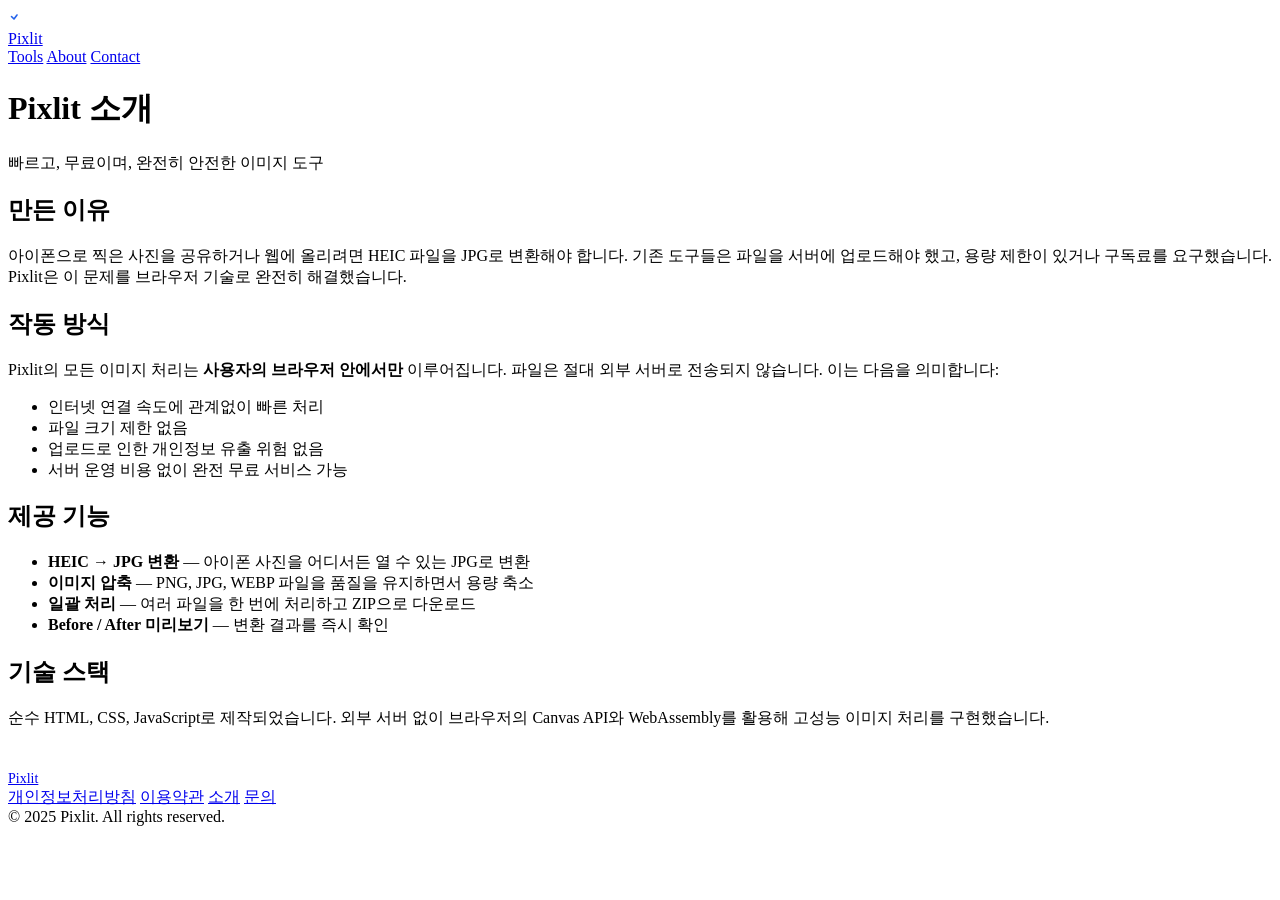
==== pages/about.html @ 9233d23b "Rename about.html to pages/about.html" ====
<!DOCTYPE html>
<html lang="ko">
<head>
  <meta charset="UTF-8" />
  <meta name="viewport" content="width=device-width, initial-scale=1.0" />
  <title>소개 — Pixlit</title>
  <link rel="stylesheet" href="../css/style.css" />
</head>
<body>
  <nav class="navbar">
    <a href="../index.html" class="logo">
      <div class="logo-icon"><svg width="18" height="18" viewBox="0 0 18 18" fill="none"><rect x="1" y="3" width="11" height="9" rx="2" fill="white" opacity="0.95"/><rect x="6" y="7" width="11" height="9" rx="2" fill="white" opacity="0.45"/><path d="M3.5 8.5L6 11L9 7" stroke="#2563EB" stroke-width="1.6" stroke-linecap="round" stroke-linejoin="round"/></svg></div>
      <span class="logo-name">Pix<span>lit</span></span>
    </a>
    <div class="nav-links">
      <a href="../index.html" class="nav-link">Tools</a>
      <a href="about.html" class="nav-link active">About</a>
      <a href="contact.html" class="nav-link">Contact</a>
    </div>
  </nav>

  <main class="simple-page">
    <h1>Pixlit 소개</h1>
    <p class="page-date">빠르고, 무료이며, 완전히 안전한 이미지 도구</p>

    <h2>만든 이유</h2>
    <p>아이폰으로 찍은 사진을 공유하거나 웹에 올리려면 HEIC 파일을 JPG로 변환해야 합니다. 기존 도구들은 파일을 서버에 업로드해야 했고, 용량 제한이 있거나 구독료를 요구했습니다. Pixlit은 이 문제를 브라우저 기술로 완전히 해결했습니다.</p>

    <h2>작동 방식</h2>
    <p>Pixlit의 모든 이미지 처리는 <strong>사용자의 브라우저 안에서만</strong> 이루어집니다. 파일은 절대 외부 서버로 전송되지 않습니다. 이는 다음을 의미합니다:</p>
    <ul>
      <li>인터넷 연결 속도에 관계없이 빠른 처리</li>
      <li>파일 크기 제한 없음</li>
      <li>업로드로 인한 개인정보 유출 위험 없음</li>
      <li>서버 운영 비용 없이 완전 무료 서비스 가능</li>
    </ul>

    <h2>제공 기능</h2>
    <ul>
      <li><strong>HEIC → JPG 변환</strong> — 아이폰 사진을 어디서든 열 수 있는 JPG로 변환</li>
      <li><strong>이미지 압축</strong> — PNG, JPG, WEBP 파일을 품질을 유지하면서 용량 축소</li>
      <li><strong>일괄 처리</strong> — 여러 파일을 한 번에 처리하고 ZIP으로 다운로드</li>
      <li><strong>Before / After 미리보기</strong> — 변환 결과를 즉시 확인</li>
    </ul>

    <h2>기술 스택</h2>
    <p>순수 HTML, CSS, JavaScript로 제작되었습니다. 외부 서버 없이 브라우저의 Canvas API와 WebAssembly를 활용해 고성능 이미지 처리를 구현했습니다.</p>
  </main>

  <footer class="footer">
    <div class="footer-inner">
      <a href="../index.html" class="logo" style="gap:7px">
        <div class="logo-icon" style="width:24px;height:24px;border-radius:6px"><svg width="14" height="14" viewBox="0 0 18 18" fill="none"><rect x="1" y="3" width="11" height="9" rx="2" fill="white" opacity="0.95"/><rect x="6" y="7" width="11" height="9" rx="2" fill="white" opacity="0.45"/></svg></div>
        <span class="logo-name" style="font-size:14px">Pix<span>lit</span></span>
      </a>
      <div class="footer-links">
        <a href="privacy.html" class="footer-link">개인정보처리방침</a>
        <a href="terms.html" class="footer-link">이용약관</a>
        <a href="about.html" class="footer-link">소개</a>
        <a href="contact.html" class="footer-link">문의</a>
      </div>
      <div class="footer-copy">© 2025 Pixlit. All rights reserved.</div>
    </div>
  </footer>
</body>
</html>
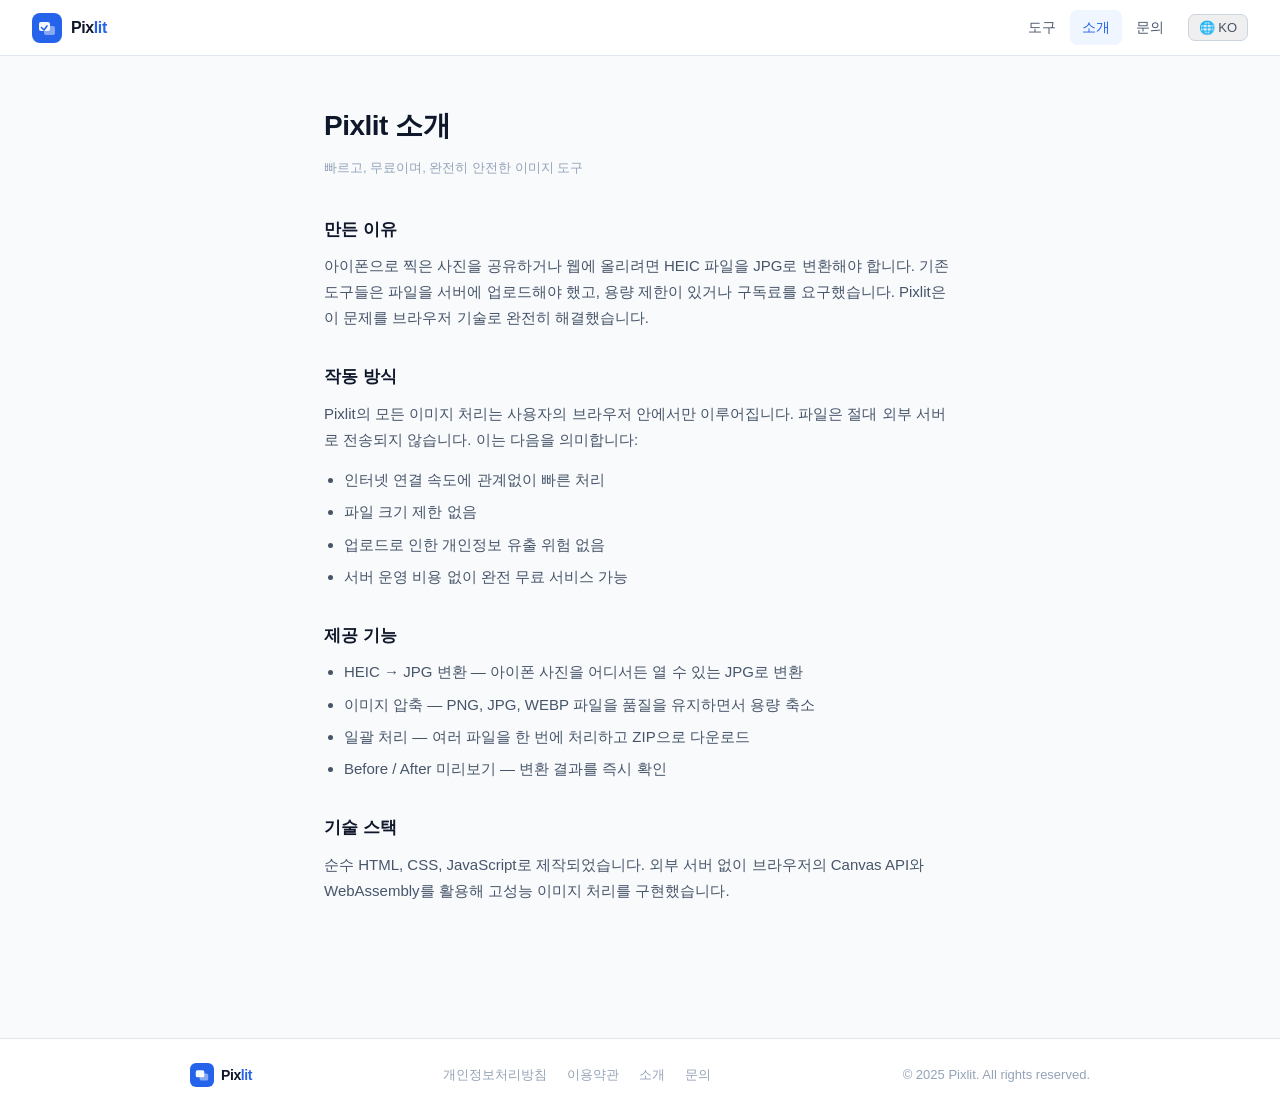
==== commit f0e04a3c: "Add files via upload" ====
--- a/pages/about.html
+++ b/pages/about.html
@@ -3,7 +3,7 @@
 <head>
   <meta charset="UTF-8" />
   <meta name="viewport" content="width=device-width, initial-scale=1.0" />
-  <title>소개 — Pixlit</title>
+  <title data-ko="소개 — Pixlit" data-en="About — Pixlit">소개 — Pixlit</title>
   <link rel="stylesheet" href="../css/style.css" />
 </head>
 <body>
@@ -13,38 +13,48 @@
       <span class="logo-name">Pix<span>lit</span></span>
     </a>
     <div class="nav-links">
-      <a href="../index.html" class="nav-link">Tools</a>
-      <a href="about.html" class="nav-link active">About</a>
-      <a href="contact.html" class="nav-link">Contact</a>
+      <a href="../index.html" class="nav-link" data-ko="도구" data-en="Tools">도구</a>
+      <a href="about.html" class="nav-link active" data-ko="소개" data-en="About">소개</a>
+      <a href="contact.html" class="nav-link" data-ko="문의" data-en="Contact">문의</a>
+      <button class="nav-lang" onclick="toggleLang()" id="lang-btn">🌐 KO</button>
     </div>
   </nav>
 
   <main class="simple-page">
-    <h1>Pixlit 소개</h1>
-    <p class="page-date">빠르고, 무료이며, 완전히 안전한 이미지 도구</p>
+    <h1 data-ko="Pixlit 소개" data-en="About Pixlit">Pixlit 소개</h1>
+    <p class="page-date" data-ko="빠르고, 무료이며, 완전히 안전한 이미지 도구" data-en="Fast, free, and completely private image tools">빠르고, 무료이며, 완전히 안전한 이미지 도구</p>
 
-    <h2>만든 이유</h2>
-    <p>아이폰으로 찍은 사진을 공유하거나 웹에 올리려면 HEIC 파일을 JPG로 변환해야 합니다. 기존 도구들은 파일을 서버에 업로드해야 했고, 용량 제한이 있거나 구독료를 요구했습니다. Pixlit은 이 문제를 브라우저 기술로 완전히 해결했습니다.</p>
+    <h2 data-ko="만든 이유" data-en="Why we built this">만든 이유</h2>
+    <p data-ko="아이폰으로 찍은 사진을 공유하거나 웹에 올리려면 HEIC 파일을 JPG로 변환해야 합니다. 기존 도구들은 파일을 서버에 업로드해야 했고, 용량 제한이 있거나 구독료를 요구했습니다. Pixlit은 이 문제를 브라우저 기술로 완전히 해결했습니다."
+       data-en="Sharing iPhone photos often means converting HEIC files to JPG first. Existing tools required server uploads, imposed file size limits, or charged subscription fees. Pixlit solves this entirely in the browser.">
+      아이폰으로 찍은 사진을 공유하거나 웹에 올리려면 HEIC 파일을 JPG로 변환해야 합니다. 기존 도구들은 파일을 서버에 업로드해야 했고, 용량 제한이 있거나 구독료를 요구했습니다. Pixlit은 이 문제를 브라우저 기술로 완전히 해결했습니다.
+    </p>
 
-    <h2>작동 방식</h2>
-    <p>Pixlit의 모든 이미지 처리는 <strong>사용자의 브라우저 안에서만</strong> 이루어집니다. 파일은 절대 외부 서버로 전송되지 않습니다. 이는 다음을 의미합니다:</p>
-    <ul>
-      <li>인터넷 연결 속도에 관계없이 빠른 처리</li>
-      <li>파일 크기 제한 없음</li>
-      <li>업로드로 인한 개인정보 유출 위험 없음</li>
-      <li>서버 운영 비용 없이 완전 무료 서비스 가능</li>
+    <h2 data-ko="작동 방식" data-en="How it works">작동 방식</h2>
+    <p data-ko="Pixlit의 모든 이미지 처리는 사용자의 브라우저 안에서만 이루어집니다. 파일은 절대 외부 서버로 전송되지 않습니다. 이는 다음을 의미합니다:"
+       data-en="All image processing happens entirely inside your browser. Files are never sent to external servers. This means:">
+      Pixlit의 모든 이미지 처리는 <strong>사용자의 브라우저 안에서만</strong> 이루어집니다. 파일은 절대 외부 서버로 전송되지 않습니다. 이는 다음을 의미합니다:
+    </p>
+    <ul id="how-list">
+      <li data-ko="인터넷 연결 속도에 관계없이 빠른 처리" data-en="Fast processing regardless of internet speed">인터넷 연결 속도에 관계없이 빠른 처리</li>
+      <li data-ko="파일 크기 제한 없음" data-en="No file size limits">파일 크기 제한 없음</li>
+      <li data-ko="업로드로 인한 개인정보 유출 위험 없음" data-en="No privacy risk from uploading files">업로드로 인한 개인정보 유출 위험 없음</li>
+      <li data-ko="서버 운영 비용 없이 완전 무료 서비스 가능" data-en="100% free with no server costs">서버 운영 비용 없이 완전 무료 서비스 가능</li>
     </ul>
 
-    <h2>제공 기능</h2>
-    <ul>
-      <li><strong>HEIC → JPG 변환</strong> — 아이폰 사진을 어디서든 열 수 있는 JPG로 변환</li>
-      <li><strong>이미지 압축</strong> — PNG, JPG, WEBP 파일을 품질을 유지하면서 용량 축소</li>
-      <li><strong>일괄 처리</strong> — 여러 파일을 한 번에 처리하고 ZIP으로 다운로드</li>
-      <li><strong>Before / After 미리보기</strong> — 변환 결과를 즉시 확인</li>
+    <h2 data-ko="제공 기능" data-en="Features">제공 기능</h2>
+    <ul id="features-list">
+      <li data-ko="HEIC → JPG 변환 — 아이폰 사진을 어디서든 열 수 있는 JPG로 변환" data-en="HEIC → JPG conversion — convert iPhone photos to universally supported JPG"><strong>HEIC → JPG 변환</strong> — 아이폰 사진을 어디서든 열 수 있는 JPG로 변환</li>
+      <li data-ko="이미지 압축 — PNG, JPG, WEBP 파일을 품질을 유지하면서 용량 축소" data-en="Image compression — reduce PNG, JPG, WEBP file sizes while preserving quality"><strong>이미지 압축</strong> — PNG, JPG, WEBP 파일을 품질을 유지하면서 용량 축소</li>
+      <li data-ko="일괄 처리 — 여러 파일을 한 번에 처리하고 ZIP으로 다운로드" data-en="Batch processing — handle multiple files at once and download as ZIP"><strong>일괄 처리</strong> — 여러 파일을 한 번에 처리하고 ZIP으로 다운로드</li>
+      <li data-ko="Before / After 미리보기 — 변환 결과를 즉시 확인" data-en="Before / After preview — instantly see your results"><strong>Before / After 미리보기</strong> — 변환 결과를 즉시 확인</li>
     </ul>
 
-    <h2>기술 스택</h2>
-    <p>순수 HTML, CSS, JavaScript로 제작되었습니다. 외부 서버 없이 브라우저의 Canvas API와 WebAssembly를 활용해 고성능 이미지 처리를 구현했습니다.</p>
+    <h2 data-ko="기술 스택" data-en="Tech stack">기술 스택</h2>
+    <p data-ko="순수 HTML, CSS, JavaScript로 제작되었습니다. 외부 서버 없이 브라우저의 Canvas API와 WebAssembly를 활용해 고성능 이미지 처리를 구현했습니다."
+       data-en="Built with plain HTML, CSS, and JavaScript. High-performance image processing is achieved using the browser's Canvas API and WebAssembly — no external servers required.">
+      순수 HTML, CSS, JavaScript로 제작되었습니다. 외부 서버 없이 브라우저의 Canvas API와 WebAssembly를 활용해 고성능 이미지 처리를 구현했습니다.
+    </p>
   </main>
 
   <footer class="footer">
@@ -54,13 +64,32 @@
         <span class="logo-name" style="font-size:14px">Pix<span>lit</span></span>
       </a>
       <div class="footer-links">
-        <a href="privacy.html" class="footer-link">개인정보처리방침</a>
-        <a href="terms.html" class="footer-link">이용약관</a>
-        <a href="about.html" class="footer-link">소개</a>
-        <a href="contact.html" class="footer-link">문의</a>
+        <a href="privacy.html" class="footer-link" data-ko="개인정보처리방침" data-en="Privacy policy">개인정보처리방침</a>
+        <a href="terms.html" class="footer-link" data-ko="이용약관" data-en="Terms of use">이용약관</a>
+        <a href="about.html" class="footer-link" data-ko="소개" data-en="About">소개</a>
+        <a href="contact.html" class="footer-link" data-ko="문의" data-en="Contact">문의</a>
       </div>
       <div class="footer-copy">© 2025 Pixlit. All rights reserved.</div>
     </div>
   </footer>
+
+  <script>
+    const _lang = { current: localStorage.getItem('pixlit-lang') || 'ko' };
+    function toggleLang() {
+      _lang.current = _lang.current === 'ko' ? 'en' : 'ko';
+      localStorage.setItem('pixlit-lang', _lang.current);
+      applyLang();
+    }
+    function applyLang() {
+      const l = _lang.current;
+      document.getElementById('lang-btn').textContent = l === 'ko' ? '🌐 KO' : '🌐 EN';
+      document.querySelectorAll('[data-ko]').forEach(el => {
+        const val = el.getAttribute('data-' + l);
+        if (val !== null) el.innerHTML = val;
+      });
+      document.title = l === 'ko' ? '소개 — Pixlit' : 'About — Pixlit';
+    }
+    document.addEventListener('DOMContentLoaded', applyLang);
+  </script>
 </body>
 </html>
--- a/css/style.css
+++ b/css/style.css
@@ -0,0 +1,1069 @@
+/* =============================================
+   Pixlit — Global Stylesheet
+   ============================================= */
+
+*, *::before, *::after {
+  box-sizing: border-box;
+  margin: 0;
+  padding: 0;
+}
+
+:root {
+  --brand:        #2563EB;
+  --brand-dark:   #1D4ED8;
+  --brand-light:  #EFF6FF;
+  --surface:      #FFFFFF;
+  --surface-1:    #F8FAFC;
+  --surface-2:    #F1F5F9;
+  --border:       #E2E8F0;
+  --border-strong:#CBD5E1;
+  --text:         #0F172A;
+  --text-sec:     #475569;
+  --text-muted:   #94A3B8;
+  --success:      #15803D;
+  --success-bg:   #DCFCE7;
+  --radius:       10px;
+  --shadow:       0 1px 3px rgba(0,0,0,0.08), 0 1px 2px rgba(0,0,0,0.04);
+  --shadow-md:    0 4px 12px rgba(0,0,0,0.08), 0 2px 4px rgba(0,0,0,0.04);
+}
+
+html { scroll-behavior: smooth; }
+
+body {
+  font-family: -apple-system, BlinkMacSystemFont, 'Segoe UI', 'Helvetica Neue', Arial, sans-serif;
+  background: var(--surface-1);
+  color: var(--text);
+  font-size: 15px;
+  line-height: 1.6;
+  -webkit-font-smoothing: antialiased;
+}
+
+a { color: var(--brand); text-decoration: none; }
+a:hover { text-decoration: underline; }
+
+/* =============================================
+   NAVBAR
+   ============================================= */
+
+.navbar {
+  background: var(--surface);
+  border-bottom: 0.5px solid var(--border);
+  padding: 0 32px;
+  height: 56px;
+  display: flex;
+  align-items: center;
+  justify-content: space-between;
+  position: sticky;
+  top: 0;
+  z-index: 200;
+}
+
+.logo {
+  display: flex;
+  align-items: center;
+  gap: 9px;
+  text-decoration: none;
+}
+
+.logo-icon {
+  width: 30px;
+  height: 30px;
+  background: var(--brand);
+  border-radius: 8px;
+  display: flex;
+  align-items: center;
+  justify-content: center;
+  flex-shrink: 0;
+}
+
+.logo-name {
+  font-size: 16px;
+  font-weight: 700;
+  color: var(--text);
+  letter-spacing: -0.4px;
+}
+
+.logo-name span { color: var(--brand); }
+
+.nav-links {
+  display: flex;
+  align-items: center;
+  gap: 2px;
+}
+
+.nav-link {
+  padding: 6px 12px;
+  border-radius: 7px;
+  color: var(--text-sec);
+  font-size: 14px;
+  font-weight: 500;
+  cursor: pointer;
+  border: none;
+  background: none;
+  transition: background 0.15s, color 0.15s;
+}
+
+.nav-link:hover {
+  background: var(--surface-2);
+  color: var(--text);
+}
+
+.nav-link.active {
+  color: var(--brand);
+  background: var(--brand-light);
+}
+
+.nav-lang {
+  display: flex;
+  align-items: center;
+  gap: 4px;
+  padding: 5px 10px;
+  border: 0.5px solid var(--border-strong);
+  border-radius: 7px;
+  font-size: 13px;
+  color: var(--text-sec);
+  cursor: pointer;
+  margin-left: 10px;
+  transition: background 0.15s;
+}
+
+.nav-lang:hover { background: var(--surface-2); }
+
+.nav-mobile-menu {
+  display: none;
+  background: none;
+  border: none;
+  cursor: pointer;
+  padding: 4px;
+}
+
+/* =============================================
+   HERO
+   ============================================= */
+
+.hero {
+  padding: 56px 24px 40px;
+  text-align: center;
+  max-width: 640px;
+  margin: 0 auto;
+}
+
+.hero-badge {
+  display: inline-flex;
+  align-items: center;
+  gap: 6px;
+  background: var(--brand-light);
+  color: var(--brand);
+  font-size: 12px;
+  font-weight: 600;
+  padding: 4px 12px;
+  border-radius: 20px;
+  margin-bottom: 18px;
+}
+
+.hero h1 {
+  font-size: 36px;
+  font-weight: 800;
+  color: var(--text);
+  letter-spacing: -0.8px;
+  line-height: 1.2;
+  margin-bottom: 14px;
+}
+
+.hero h1 span { color: var(--brand); }
+
+.hero p {
+  font-size: 15px;
+  color: var(--text-sec);
+  line-height: 1.7;
+  max-width: 460px;
+  margin: 0 auto;
+}
+
+.hero-tags {
+  display: flex;
+  justify-content: center;
+  flex-wrap: wrap;
+  gap: 7px;
+  margin-top: 20px;
+}
+
+/* =============================================
+   TAGS / BADGES
+   ============================================= */
+
+.tag {
+  display: inline-flex;
+  align-items: center;
+  gap: 4px;
+  font-size: 12px;
+  font-weight: 500;
+  padding: 3px 10px;
+  border-radius: 20px;
+}
+
+/* =============================================
+   STATS ROW
+   ============================================= */
+
+.stats {
+  display: flex;
+  justify-content: center;
+  gap: 40px;
+  padding: 16px 24px;
+  max-width: 520px;
+  margin: 0 auto 24px;
+}
+
+.stat { text-align: center; }
+
+.stat-num {
+  font-size: 22px;
+  font-weight: 800;
+  color: var(--text);
+  letter-spacing: -0.5px;
+}
+
+.stat-label {
+  font-size: 12px;
+  color: var(--text-muted);
+  margin-top: 2px;
+}
+
+/* =============================================
+   AD BANNER
+   ============================================= */
+
+.ad-banner {
+  background: var(--surface);
+  border: 0.5px solid var(--border);
+  border-radius: 10px;
+  height: 80px;
+  display: flex;
+  align-items: center;
+  justify-content: center;
+  margin: 0 24px 24px;
+  color: var(--text-muted);
+  font-size: 12px;
+  letter-spacing: 0.3px;
+}
+
+/* =============================================
+   MAIN LAYOUT
+   ============================================= */
+
+.main-container {
+  max-width: 900px;
+  margin: 0 auto;
+  padding: 0 24px 60px;
+}
+
+.content-grid {
+  display: grid;
+  grid-template-columns: 1fr 240px;
+  gap: 20px;
+  align-items: start;
+}
+
+/* =============================================
+   TOOL CARD
+   ============================================= */
+
+.tool-card {
+  background: var(--surface);
+  border: 0.5px solid var(--border);
+  border-radius: 16px;
+  overflow: hidden;
+  box-shadow: var(--shadow);
+}
+
+/* =============================================
+   TABS
+   ============================================= */
+
+.tab-bar {
+  display: flex;
+  border-bottom: 0.5px solid var(--border);
+  background: var(--surface-1);
+  padding: 0 6px;
+}
+
+.tab {
+  flex: 1;
+  padding: 13px 0;
+  text-align: center;
+  font-size: 13px;
+  font-weight: 500;
+  color: var(--text-muted);
+  cursor: pointer;
+  display: flex;
+  align-items: center;
+  justify-content: center;
+  gap: 7px;
+  border: none;
+  border-bottom: 2px solid transparent;
+  outline: none;
+  margin-bottom: -0.5px;
+  transition: color 0.15s;
+  user-select: none;
+  font-family: inherit;
+  background: transparent;
+}
+
+.tab.active {
+  color: var(--brand);
+  border-bottom-color: var(--brand);
+  background: var(--surface);
+}
+
+.tab svg { opacity: 0.6; }
+.tab.active svg { opacity: 1; }
+
+/* =============================================
+   TOOL BODY
+   ============================================= */
+
+.tool-body {
+  padding: 28px;
+  display: none;
+}
+
+.tool-body.active { display: block; }
+
+/* =============================================
+   UPLOAD ZONE
+   ============================================= */
+
+.upload-zone {
+  border: 1.5px dashed var(--border-strong);
+  border-radius: 12px;
+  padding: 36px 24px;
+  text-align: center;
+  background: var(--surface-1);
+  cursor: pointer;
+  transition: border-color 0.15s, background 0.15s;
+}
+
+.upload-zone:hover,
+.upload-zone.drag-over {
+  border-color: var(--brand);
+  background: var(--brand-light);
+}
+
+.upload-zone-icon {
+  width: 44px;
+  height: 44px;
+  background: var(--surface-2);
+  border-radius: 12px;
+  display: flex;
+  align-items: center;
+  justify-content: center;
+  margin: 0 auto 14px;
+  transition: background 0.15s;
+}
+
+.upload-zone:hover .upload-zone-icon {
+  background: #DBEAFE;
+}
+
+.upload-zone-title {
+  font-size: 14px;
+  font-weight: 600;
+  color: var(--text);
+  margin-bottom: 4px;
+}
+
+.upload-zone-sub {
+  font-size: 13px;
+  color: var(--text-muted);
+  margin-bottom: 16px;
+}
+
+.upload-btn {
+  display: inline-flex;
+  align-items: center;
+  gap: 6px;
+  padding: 8px 16px;
+  background: var(--brand);
+  color: #fff;
+  border-radius: 8px;
+  font-size: 13px;
+  font-weight: 500;
+  cursor: pointer;
+  border: none;
+  transition: background 0.15s;
+}
+
+.upload-btn:hover { background: var(--brand-dark); }
+
+.upload-formats {
+  font-size: 12px;
+  color: var(--text-muted);
+  margin-top: 12px;
+}
+
+/* hidden real file input */
+.upload-input { display: none; }
+
+/* =============================================
+   BATCH INDICATOR
+   ============================================= */
+
+.batch-indicator {
+  display: none;
+  align-items: center;
+  gap: 8px;
+  padding: 9px 12px;
+  background: var(--brand-light);
+  border-radius: 8px;
+  margin-top: 14px;
+  font-size: 13px;
+  color: var(--brand);
+  font-weight: 500;
+}
+
+.batch-indicator.visible { display: flex; }
+
+.batch-dot {
+  width: 7px;
+  height: 7px;
+  background: var(--brand);
+  border-radius: 50%;
+  flex-shrink: 0;
+}
+
+/* =============================================
+   OPTIONS ROW
+   ============================================= */
+
+.options-row {
+  display: grid;
+  grid-template-columns: 1fr 1fr;
+  gap: 12px;
+  margin-top: 18px;
+}
+
+.option-box {
+  background: var(--surface-1);
+  border: 0.5px solid var(--border);
+  border-radius: 10px;
+  padding: 14px;
+}
+
+.option-label {
+  font-size: 11px;
+  color: var(--text-muted);
+  font-weight: 600;
+  text-transform: uppercase;
+  letter-spacing: 0.5px;
+  margin-bottom: 10px;
+}
+
+/* Slider */
+.slider-wrap {
+  display: flex;
+  align-items: center;
+  gap: 10px;
+}
+
+.slider {
+  flex: 1;
+  -webkit-appearance: none;
+  height: 4px;
+  border-radius: 2px;
+  outline: none;
+  cursor: pointer;
+}
+
+.slider::-webkit-slider-thumb {
+  -webkit-appearance: none;
+  width: 16px;
+  height: 16px;
+  border-radius: 50%;
+  background: var(--brand);
+  cursor: pointer;
+  border: 2px solid #fff;
+  box-shadow: 0 0 0 1px var(--brand);
+}
+
+.slider::-moz-range-thumb {
+  width: 16px;
+  height: 16px;
+  border-radius: 50%;
+  background: var(--brand);
+  cursor: pointer;
+  border: 2px solid #fff;
+  box-shadow: 0 0 0 1px var(--brand);
+}
+
+.slider-val {
+  font-size: 13px;
+  font-weight: 700;
+  color: var(--brand);
+  min-width: 36px;
+  text-align: right;
+}
+
+/* Toggle */
+.toggle-row {
+  display: flex;
+  align-items: center;
+  justify-content: space-between;
+  gap: 8px;
+}
+
+.toggle-info { flex: 1; }
+
+.toggle-sub {
+  font-size: 12px;
+  color: var(--text-sec);
+  margin-top: 3px;
+}
+
+.toggle {
+  width: 36px;
+  height: 20px;
+  background: var(--border-strong);
+  border-radius: 10px;
+  position: relative;
+  cursor: pointer;
+  flex-shrink: 0;
+  transition: background 0.2s;
+}
+
+.toggle.on { background: var(--brand); }
+
+.toggle::after {
+  content: '';
+  width: 16px;
+  height: 16px;
+  background: #fff;
+  border-radius: 50%;
+  position: absolute;
+  top: 2px;
+  left: 2px;
+  transition: transform 0.2s;
+  box-shadow: 0 1px 3px rgba(0,0,0,0.15);
+}
+
+.toggle.on::after { transform: translateX(16px); }
+
+/* =============================================
+   BEFORE / AFTER PREVIEW
+   ============================================= */
+
+.before-after {
+  display: grid;
+  grid-template-columns: 1fr 1fr;
+  gap: 12px;
+  margin-top: 18px;
+}
+
+.preview-box {
+  background: var(--surface-1);
+  border: 0.5px solid var(--border);
+  border-radius: 10px;
+  overflow: hidden;
+}
+
+.preview-label {
+  font-size: 11px;
+  color: var(--text-muted);
+  font-weight: 600;
+  text-transform: uppercase;
+  letter-spacing: 0.5px;
+  padding: 10px 12px 0;
+}
+
+.preview-thumb {
+  height: 100px;
+  display: flex;
+  align-items: center;
+  justify-content: center;
+  margin: 8px 10px;
+  border-radius: 6px;
+  overflow: hidden;
+  background: var(--surface-2);
+}
+
+.preview-thumb img {
+  width: 100%;
+  height: 100%;
+  object-fit: cover;
+}
+
+.preview-thumb.placeholder-before {
+  background: linear-gradient(135deg, #E0E7FF, #C7D2FE);
+}
+
+.preview-thumb.placeholder-after {
+  background: linear-gradient(135deg, #D1FAE5, #A7F3D0);
+}
+
+.preview-meta {
+  padding: 0 12px 10px;
+  display: flex;
+  align-items: center;
+  gap: 6px;
+  flex-wrap: wrap;
+}
+
+.preview-size {
+  font-size: 13px;
+  font-weight: 700;
+  color: var(--text);
+}
+
+.preview-fmt {
+  font-size: 12px;
+  color: var(--text-muted);
+  font-weight: 400;
+}
+
+.save-badge {
+  background: var(--success-bg);
+  color: var(--success);
+  font-size: 11px;
+  font-weight: 700;
+  padding: 2px 7px;
+  border-radius: 4px;
+}
+
+/* =============================================
+   FILE LIST (batch)
+   ============================================= */
+
+.file-list {
+  margin-top: 16px;
+  display: none;
+  flex-direction: column;
+  gap: 8px;
+}
+
+.file-list.visible { display: flex; }
+
+.file-item {
+  display: flex;
+  align-items: center;
+  gap: 10px;
+  padding: 10px 12px;
+  background: var(--surface-1);
+  border: 0.5px solid var(--border);
+  border-radius: 8px;
+  font-size: 13px;
+}
+
+.file-item-name {
+  flex: 1;
+  color: var(--text);
+  font-weight: 500;
+  white-space: nowrap;
+  overflow: hidden;
+  text-overflow: ellipsis;
+}
+
+.file-item-size { color: var(--text-muted); font-size: 12px; }
+
+.file-item-status {
+  font-size: 12px;
+  font-weight: 600;
+  color: var(--text-muted);
+}
+
+.file-item-status.done { color: var(--success); }
+.file-item-status.error { color: #DC2626; }
+
+.file-remove {
+  background: none;
+  border: none;
+  cursor: pointer;
+  color: var(--text-muted);
+  padding: 2px;
+  display: flex;
+  align-items: center;
+  border-radius: 4px;
+}
+
+.file-remove:hover { color: #DC2626; background: #FEE2E2; }
+
+/* =============================================
+   ACTION ROW
+   ============================================= */
+
+.action-row {
+  display: flex;
+  align-items: stretch;
+  gap: 10px;
+  margin-top: 18px;
+}
+
+.btn-primary {
+  flex: 1;
+  min-width: 0;
+  position: relative;
+  padding: 11px 16px;
+  background: var(--brand);
+  color: #fff;
+  border: none;
+  border-radius: 9px;
+  font-size: 14px;
+  font-weight: 600;
+  cursor: pointer;
+  display: flex;
+  align-items: center;
+  justify-content: center;
+  white-space: nowrap;
+  transition: background 0.15s;
+}
+
+.btn-primary:hover { background: var(--brand-dark); }
+.btn-primary:disabled { background: var(--border-strong); cursor: not-allowed; }
+
+.btn-primary .btn-icon {
+  position: absolute;
+  left: 14px;
+  display: flex;
+  align-items: center;
+}
+
+.btn-secondary {
+  padding: 11px 16px;
+  background: var(--surface-1);
+  color: var(--text-sec);
+  border: 0.5px solid var(--border-strong);
+  border-radius: 9px;
+  font-size: 14px;
+  font-weight: 500;
+  cursor: pointer;
+  white-space: nowrap;
+  flex-shrink: 0;
+  transition: background 0.15s, color 0.15s;
+}
+
+.btn-secondary:hover { background: var(--surface-2); color: var(--text); }
+.btn-secondary:disabled { opacity: 0.5; cursor: not-allowed; }
+
+/* =============================================
+   PROGRESS BAR
+   ============================================= */
+
+.progress-wrap {
+  display: none;
+  margin-top: 14px;
+}
+
+.progress-wrap.visible { display: block; }
+
+.progress-bar-bg {
+  height: 5px;
+  background: var(--border);
+  border-radius: 3px;
+  overflow: hidden;
+}
+
+.progress-bar-fill {
+  height: 100%;
+  background: var(--brand);
+  border-radius: 3px;
+  transition: width 0.3s ease;
+  width: 0%;
+}
+
+.progress-label {
+  font-size: 12px;
+  color: var(--text-muted);
+  margin-top: 6px;
+  text-align: center;
+}
+
+/* =============================================
+   AD INLINE (result area)
+   ============================================= */
+
+.ad-inline {
+  margin-top: 20px;
+  padding-top: 20px;
+  border-top: 0.5px solid var(--border);
+  background: var(--surface-1);
+  border-radius: 8px;
+  height: 70px;
+  display: flex;
+  align-items: center;
+  justify-content: center;
+  color: var(--text-muted);
+  font-size: 12px;
+}
+
+/* =============================================
+   SIDEBAR
+   ============================================= */
+
+.sidebar {
+  display: flex;
+  flex-direction: column;
+  gap: 14px;
+}
+
+.ad-sidebar {
+  background: var(--surface);
+  border: 0.5px solid var(--border);
+  border-radius: 12px;
+  height: 260px;
+  display: flex;
+  align-items: center;
+  justify-content: center;
+  flex-direction: column;
+  gap: 4px;
+  color: var(--text-muted);
+  font-size: 12px;
+}
+
+.how-it-works {
+  background: var(--surface);
+  border: 0.5px solid var(--border);
+  border-radius: 12px;
+  padding: 16px;
+}
+
+.how-it-works h3 {
+  font-size: 13px;
+  font-weight: 700;
+  color: var(--text);
+  margin-bottom: 14px;
+}
+
+.step-list {
+  display: flex;
+  flex-direction: column;
+  gap: 10px;
+}
+
+.step-item {
+  display: flex;
+  align-items: flex-start;
+  gap: 10px;
+}
+
+.step-num {
+  width: 20px;
+  height: 20px;
+  background: var(--brand-light);
+  color: var(--brand);
+  border-radius: 50%;
+  display: flex;
+  align-items: center;
+  justify-content: center;
+  font-size: 11px;
+  font-weight: 700;
+  flex-shrink: 0;
+  margin-top: 1px;
+}
+
+.step-text {
+  font-size: 13px;
+  color: var(--text-sec);
+  line-height: 1.5;
+}
+
+/* =============================================
+   FOOTER
+   ============================================= */
+
+.footer {
+  background: var(--surface);
+  border-top: 0.5px solid var(--border);
+  padding: 24px 32px;
+  margin-top: 40px;
+}
+
+.footer-inner {
+  max-width: 900px;
+  margin: 0 auto;
+  display: flex;
+  justify-content: space-between;
+  align-items: center;
+  flex-wrap: wrap;
+  gap: 14px;
+}
+
+.footer-links {
+  display: flex;
+  gap: 20px;
+  flex-wrap: wrap;
+}
+
+.footer-link {
+  font-size: 13px;
+  color: var(--text-muted);
+  cursor: pointer;
+  transition: color 0.15s;
+}
+
+.footer-link:hover { color: var(--text-sec); }
+
+.footer-copy {
+  font-size: 13px;
+  color: var(--text-muted);
+}
+
+/* =============================================
+   SIMPLE PAGE (Privacy, Terms, About, Contact)
+   ============================================= */
+
+.simple-page {
+  max-width: 680px;
+  margin: 0 auto;
+  padding: 48px 24px 80px;
+}
+
+.simple-page h1 {
+  font-size: 28px;
+  font-weight: 800;
+  color: var(--text);
+  letter-spacing: -0.5px;
+  margin-bottom: 8px;
+}
+
+.simple-page .page-date {
+  font-size: 13px;
+  color: var(--text-muted);
+  margin-bottom: 36px;
+}
+
+.simple-page h2 {
+  font-size: 17px;
+  font-weight: 700;
+  color: var(--text);
+  margin: 32px 0 10px;
+}
+
+.simple-page p {
+  font-size: 15px;
+  color: var(--text-sec);
+  line-height: 1.75;
+  margin-bottom: 14px;
+}
+
+.simple-page ul {
+  padding-left: 20px;
+  color: var(--text-sec);
+  font-size: 15px;
+  line-height: 1.75;
+  margin-bottom: 14px;
+}
+
+.simple-page ul li { margin-bottom: 6px; }
+
+/* Contact form */
+.contact-form {
+  margin-top: 32px;
+  display: flex;
+  flex-direction: column;
+  gap: 16px;
+}
+
+.form-group { display: flex; flex-direction: column; gap: 6px; }
+
+.form-label {
+  font-size: 13px;
+  font-weight: 600;
+  color: var(--text);
+}
+
+.form-input,
+.form-textarea {
+  padding: 10px 14px;
+  border: 0.5px solid var(--border-strong);
+  border-radius: 8px;
+  font-size: 14px;
+  color: var(--text);
+  background: var(--surface);
+  font-family: inherit;
+  outline: none;
+  transition: border-color 0.15s, box-shadow 0.15s;
+}
+
+.form-input:focus,
+.form-textarea:focus {
+  border-color: var(--brand);
+  box-shadow: 0 0 0 3px rgba(37,99,235,0.1);
+}
+
+.form-textarea {
+  height: 140px;
+  resize: vertical;
+}
+
+/* =============================================
+   TOAST NOTIFICATION
+   ============================================= */
+
+.toast {
+  position: fixed;
+  bottom: 24px;
+  left: 50%;
+  transform: translateX(-50%) translateY(80px);
+  background: var(--text);
+  color: #fff;
+  padding: 10px 20px;
+  border-radius: 8px;
+  font-size: 13px;
+  font-weight: 500;
+  z-index: 999;
+  opacity: 0;
+  transition: transform 0.3s ease, opacity 0.3s ease;
+  white-space: nowrap;
+}
+
+.toast.show {
+  transform: translateX(-50%) translateY(0);
+  opacity: 1;
+}
+
+/* =============================================
+   RESPONSIVE — MOBILE
+   ============================================= */
+
+@media (max-width: 680px) {
+  .navbar { padding: 0 16px; }
+
+  .nav-links .nav-link,
+  .nav-links .nav-lang { display: none; }
+
+  .nav-mobile-menu { display: flex; }
+
+  .hero { padding: 36px 16px 28px; }
+  .hero h1 { font-size: 26px; }
+
+  .stats { gap: 20px; }
+  .stat-num { font-size: 18px; }
+
+  .ad-banner { margin: 0 16px 16px; height: 60px; }
+
+  .main-container { padding: 0 12px 40px; }
+
+  .content-grid {
+    grid-template-columns: 1fr;
+  }
+
+  .sidebar { display: none; }
+
+  .tool-body { padding: 18px; }
+
+  .options-row { grid-template-columns: 1fr; }
+
+  .before-after { grid-template-columns: 1fr; }
+
+  .action-row { flex-direction: column; }
+
+  .btn-primary,
+  .btn-secondary { width: 100%; justify-content: center; }
+
+  .footer { padding: 20px 16px; }
+
+  .footer-inner { flex-direction: column; align-items: flex-start; gap: 10px; }
+}
+
+@media (prefers-reduced-motion: reduce) {
+  *, *::before, *::after { transition: none !important; animation: none !important; }
+}
